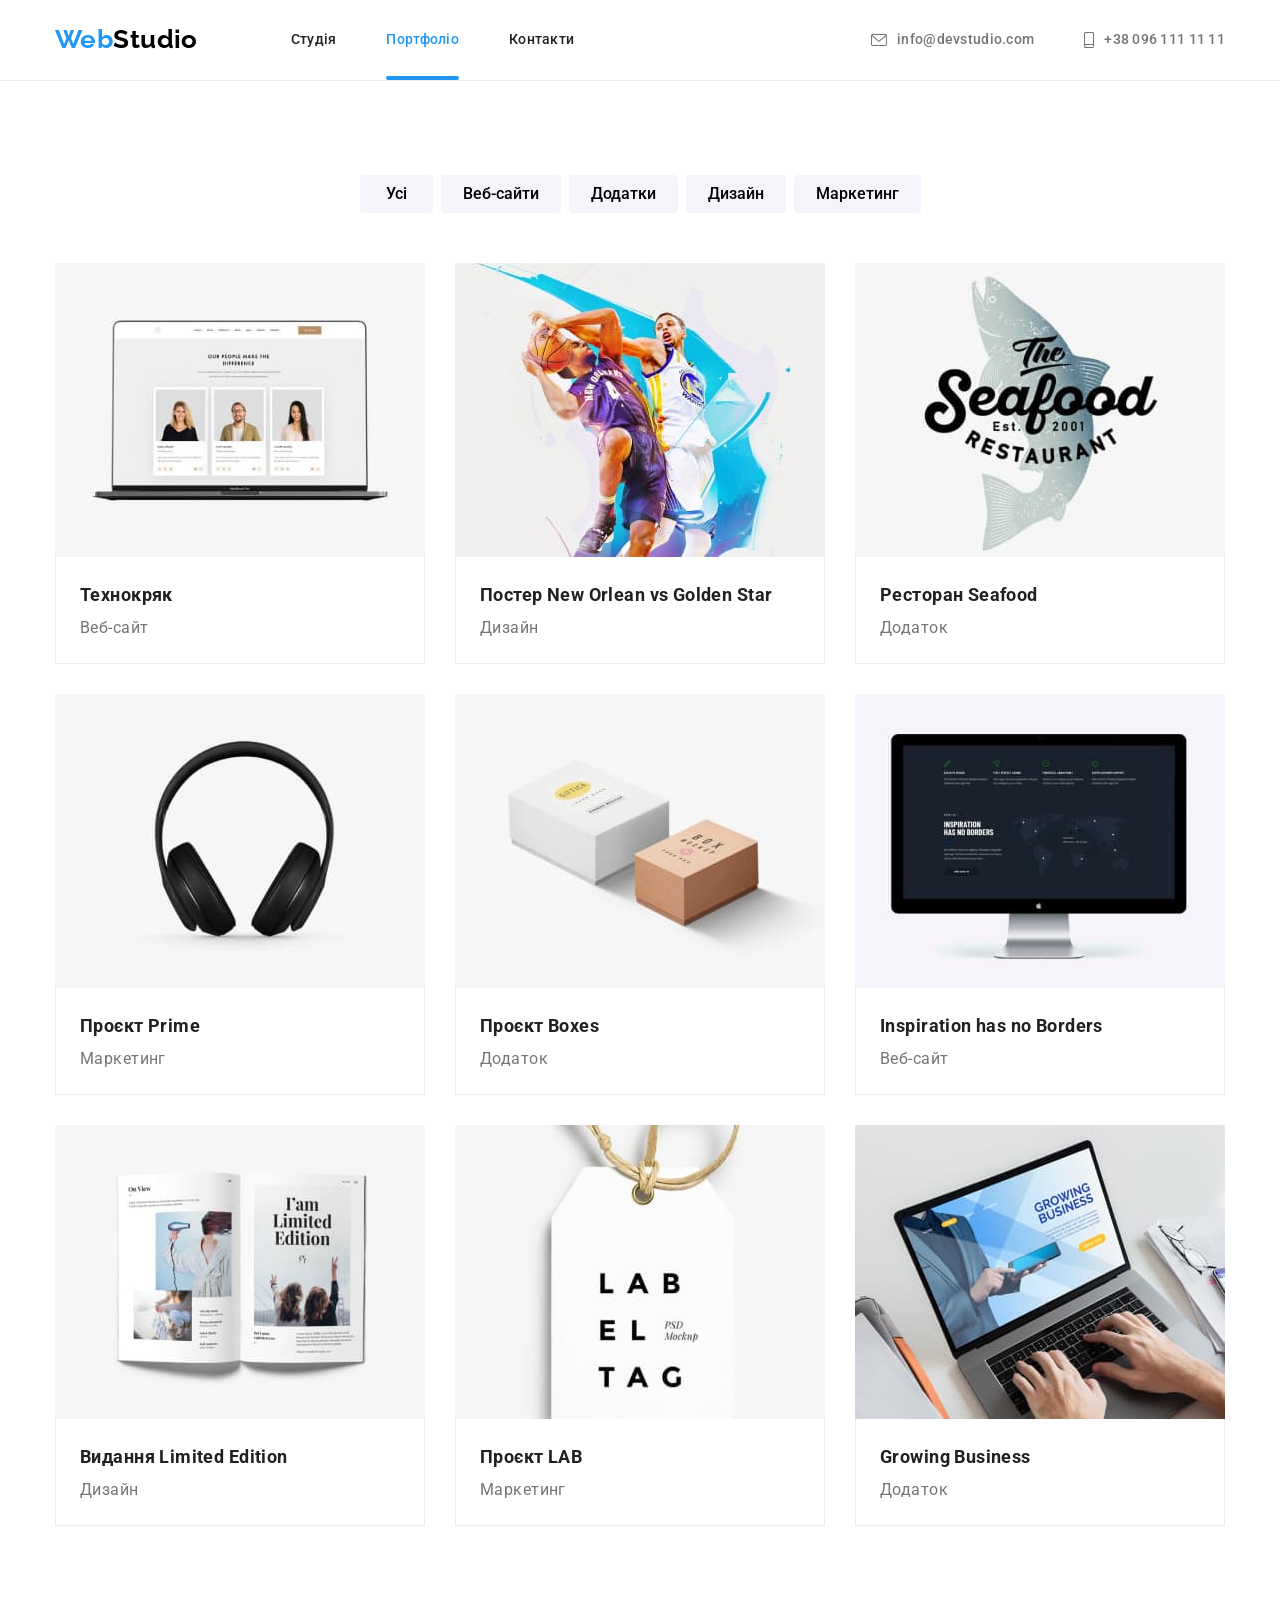
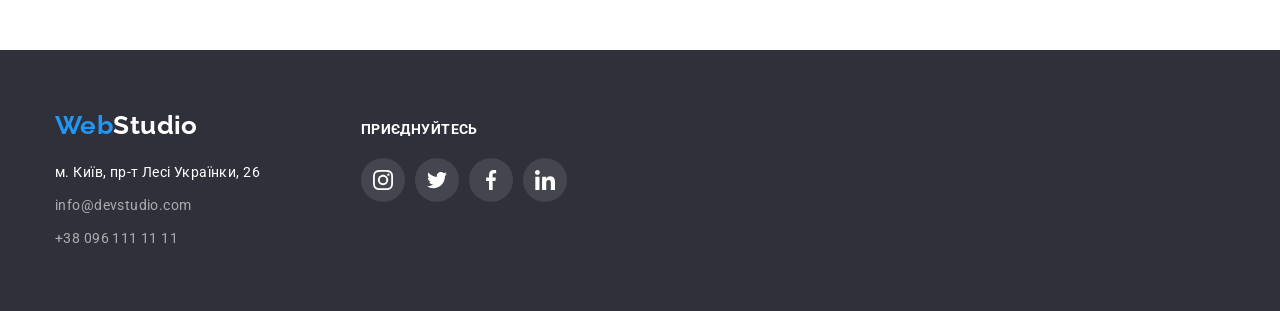
==== portfolio.html @ 915e0183 "cloned hw5" ====
<!DOCTYPE html>
<html lang="en">
<head>
    <meta charset="UTF-8">
    <meta http-equiv="X-UA-Compatible" content="IE=edge">
    <meta name="viewport" content="width=device-width, initial-scale=1.0">
    <title>Portfolio</title>
    <link rel="stylesheet" href="https://cdnjs.cloudflare.com/ajax/libs/modern-normalize/1.1.0/modern-normalize.min.css"
    integrity="sha512-wpPYUAdjBVSE4KJnH1VR1HeZfpl1ub8YT/NKx4PuQ5NmX2tKuGu6U/JRp5y+Y8XG2tV+wKQpNHVUX03MfMFn9Q=="
    crossorigin="anonymous" referrerpolicy="no-referrer">
    <link rel="stylesheet" href="./css/styles.css">
    <link rel="preconnect" href="https://fonts.googleapis.com">
    <link rel="preconnect" href="https://fonts.gstatic.com" crossorigin>
    <link href="https://fonts.googleapis.com/css2?family=Raleway:wght@700&family=Roboto:wght@400;500;700;900&display=swap"
        rel="stylesheet">
</head>
<body>
<!-- ХЕДЕР -->

<header class="header">
    <div class="container">
        <nav class="header-nav">
            <a class="logo-first" href="./index.html">Web<span class="logo-second">Studio</span></a>
            <ul class="header-list">
                <li class="header-link"><a class="link" href="./index.html">Студія</a></li>
                <li class="header-link current"><a class="link" href="./portfolio.html">Портфоліо</a></li>
                <li class="header-link"><a class="link" href="">Контакти</a></li>
            </ul>
        </nav>

        <ul class="header-contacts-list">
            <li class="item"><a class="link" href="mailto:info@devstudio.com">
                    <svg class="contacts-icon" width="16" height="12">
                        <use href="./images/icons.svg#icon-envelope"></use>
                    </svg>
                    info@devstudio.com</a></li>
            <li class="item"><a class="link" href="tel:+380961111111">
                    <svg class="contacts-icon" width="10" height="16">
                        <use href="./images/icons.svg#icon-smartphone"></use>
                    </svg>
                    +38 096 111 11 11</a></li>
        </ul>
    </div>
</header>

    <!-- НАШІ РОБОТИ -->

    <section class="projects section">
        <div class="container">
            <ul class="projects-btn-list">
                <li class="projects-btn-item"><button class="projects-btn" type="button">Усі</button></li>
                <li class="projects-btn-item"><button class="projects-btn" type="button">Веб-сайти</button></li>
                <li class="projects-btn-item"><button class="projects-btn" type="button">Додатки</button></li>
                <li class="projects-btn-item"><button class="projects-btn" type="button">Дизайн</button></li>
                <li class="projects-btn-item"><button class="projects-btn" type="button">Маркетинг</button></li>
            </ul>
            
            <ul class="projects-list">
                <li class="projects-item">
                    <a class="projects-link" href="">
                        <div class="projects-thumb">
                            <img class="projects-img" src="./images/tehno.jpg" width="370" height="294" alt="">
                            <p class="projects-definition">Ресурс пропонує комплексні пропозиції з різним рівнем функціоналу та сервісів. Все це
                                дозволить відвідувачу отримати
                                вичерпні відомості про компанію чи приватну особу.</p>
                        </div>
                        <div class="projects-descr">
                            <h2 class="projects-title">Технокряк</h2>
                            <p class="projects-text">Веб-сайт</p>
                        </div>
                    </a>
                </li>
            
                <li class="projects-item">
                    <a class="projects-link" href="">
                        <div class="projects-thumb">
                            <img class="projects-img" src="./images/orlean.jpg" width="370" height="294" alt="">
                            <p class="projects-definition">Ресурс пропонує комплексні пропозиції з різним рівнем функціоналу та сервісів. Все це
                                дозволить відвідувачу отримати
                                вичерпні відомості про компанію чи приватну особу.</p>
                        </div>
                        <div class="projects-descr">
                            <h2 class="projects-title">Постер New Orlean vs Golden Star</h2>
                            <p class="projects-text">Дизайн</p>
                        </div>
                    </a>
                </li>
                <li class="projects-item">
                    <a class="projects-link" href="">
                        <div class="projects-thumb">
                            <img class="projects-img" src="./images/food.jpg" width="370" height="294" alt="">
                            <p class="projects-definition">Ресурс пропонує комплексні пропозиції з різним рівнем функціоналу та сервісів. Все це
                                дозволить відвідувачу отримати
                                вичерпні відомості про компанію чи приватну особу.</p>
                        </div>
                        <div class="projects-descr">
                            <h2 class="projects-title">Ресторан Seafood</h2>
                            <p class="projects-text">Додаток</p>
                        </div>
                    </a>
            
                </li>
                <li class="projects-item">
                    <a class="projects-link" href="">
                        <div class="projects-thumb">
                            <img class="projects-img" src="./images/prime.jpg" width="370" height="294" alt="">
                            <p class="projects-definition">Ресурс пропонує комплексні пропозиції з різним рівнем функціоналу та сервісів. Все це
                                дозволить відвідувачу отримати
                                вичерпні відомості про компанію чи приватну особу.</p>
                        </div>
                        <div class="projects-descr">
                            <h2 class="projects-title">Проєкт Prime</h2>
                            <p class="projects-text">Маркетинг</p>
                        </div>
                    </a>
            
                </li>
                <li class="projects-item">
                    <a class="projects-link" href="">
                        <div class="projects-thumb">
                            <img class="projects-img" src="./images/boxes.jpg" width="370" height="294" alt="">
                            <p class="projects-definition">Ресурс пропонує комплексні пропозиції з різним рівнем функціоналу та сервісів. Все це
                                дозволить відвідувачу отримати
                                вичерпні відомості про компанію чи приватну особу.</p>
                        </div>
                        <div class="projects-descr">
                            <h2 class="projects-title">Проєкт Boxes</h2>
                            <p class="projects-text">Додаток</p>
                        </div>
                    </a>
            
                </li>
                <li class="projects-item">
                    <a class="projects-link" href="">
                        <div class="projects-thumb">
                            <img class="projects-img" src="./images/insp.jpg" width="370" height="294" alt="">
                            <p class="projects-definition">Ресурс пропонує комплексні пропозиції з різним рівнем функціоналу та сервісів. Все це
                                дозволить відвідувачу отримати
                                вичерпні відомості про компанію чи приватну особу.</p>
                        </div>
                        <div class="projects-descr">
                            <h2 class="projects-title">Inspiration has no Borders</h2>
                            <p class="projects-text">Веб-сайт</p>
                        </div>
                    </a>
            
                </li>
                <li class="projects-item">
                    <a class="projects-link" href="">
                        <div class="projects-thumb">
                            <img class="projects-img" src="./images/limited.jpg" width="370" height="294" alt="">
                            <p class="projects-definition">Ресурс пропонує комплексні пропозиції з різним рівнем функціоналу та сервісів. Все це
                                дозволить відвідувачу отримати
                                вичерпні відомості про компанію чи приватну особу.</p>
                        </div>
                        <div class="projects-descr">
                            <h2 class="projects-title">Видання Limited Edition</h2>
                            <p class="projects-text">Дизайн</p>
                        </div>
                    </a>
            
                </li>
                <li class="projects-item">
                    <a class="projects-link" href="">
                        <div class="projects-thumb">
                            <img class="projects-img" src="./images/lab.jpg" width="370" height="294" alt="">
                            <p class="projects-definition">Ресурс пропонує комплексні пропозиції з різним рівнем функціоналу та сервісів. Все це
                                дозволить відвідувачу отримати
                                вичерпні відомості про компанію чи приватну особу.</p>
                        </div>
                        <div class="projects-descr">
                            <h2 class="projects-title">Проєкт LAB</h2>
                            <p class="projects-text">Маркетинг</p>
                        </div>
                    </a>
            
                </li>
                <li class="projects-item">
                    <a class="projects-link" href="">
                        <div class="projects-thumb">
                            <img class="projects-img" src="./images/growing.jpg" width="370" height="294" alt="">
                            <p class="projects-definition">Ресурс пропонує комплексні пропозиції з різним рівнем функціоналу та сервісів. Все це
                                дозволить відвідувачу отримати
                                вичерпні відомості про компанію чи приватну особу.</p>
                        </div>
                        <div class="projects-descr">
                            <h2 class="projects-title">Growing Business</h2>
                            <p class="projects-text">Додаток</p>
                        </div>
                    </a>
            
                </li>
            </ul>
        </div>


    </section>
    

<!-- ФУТЕР -->

<footer class="footer">
    <div class="container">
        <div class="footer-left">
            <div class="footer-logo">
                <a class="logo-first" href="./index.html">Web<span class="logo-second">Studio</span></a>
            </div>
            <address class="footer-adress">
                <ul class="footer-alress list">
                    <li class="footer-adress item">м. Київ, пр-т Лесі Українки, 26</li>
                    <li class="footer-adress link"><a href="mailto:info@devstudio.com">info@devstudio.com</a></li>
                    <li class="footer-adress link"><a href="tel:+380961111111">+38 096 111 11 11</a></li>
                </ul>
            </address>
        </div>
        <div class="footer-right">
            <p class="social-title">приєднуйтесь</p>
            <ul class="social-list">
                <li class="social-item"><a class="social-link" href="">
                        <svg class="social-icon" width="20" height="20">
                            <use href="./images/icons.svg#icon-instagram"></use>
                        </svg>
                    </a></li>
                <li class="social-item"><a class="social-link" href="">
                        <svg class="social-icon" width="20" height="20">
                            <use href="./images/icons.svg#icon-twitter"></use>
                        </svg>
                    </a></li>
                <li class="social-item"><a class="social-link" href="">
                        <svg class="social-icon" width="20" height="20">
                            <use href="./images/icons.svg#icon-facebook"></use>
                        </svg>
                    </a></li>
                <li class="social-item"><a class="social-link" href="">
                        <svg class="social-icon" width="20" height="20">
                            <use href="./images/icons.svg#icon-linkedin"></use>
                        </svg>
                    </a></li>
            </ul>
        </div>
    </div>
</footer>
</body>
</html>
---- css/styles.css ----
/* ЗМІННІ */
:root {

/* Кольори фону */
--main-bg-color: #FFFFFF;
--sec-bg-color: #F5F4FA;
--dark-bg-color: #2F303A;

/* Кольори тексту */
--main-text-color: #212121;
--sec-text-color: #757575;
--hover-text-color: #2196F3;
--main-logo-color: #2196F3;
--secondary-logo-color: #000000;

/* Заливка іконок */
--icon-fill: #AFB1B8;

/* Анімація */

--anim: 250ms cubic-bezier(0.4, 0, 0.2, 1);


}

body {
    background-color: var(--main-bg-color);
    font-family: 'Roboto', sans-serif;
    font-size: 14px;
    letter-spacing: 0.03em;
    color: var(--main-text-color);
}

/* Скидання стилів */
a {
    color: inherit;
    text-decoration: none;
}

ul {
    list-style: none;
}

h1, h2, h3, h4, h5, h6, p, ul, a {
        margin: 0px;
        padding: 0px;
}

.container {
        width: 1200px;
        padding: 0 15px;
        margin-left: auto;
        margin-right: auto;
}

.section {
        padding-top: 94px;
        padding-bottom: 94px;
}

/* СТОРІНКА СТУДІЯ*/

/* ХЕДЕР */

.header {
        background-color: var(--main-bg-color)
}

.logo-first,
.logo-second {

        font-family: 'Raleway', sans-serif;
        font-weight: 700;
        font-size: 26px;
        line-height: 1.19;
        color: var(--hover-text-color);
        padding-top: 24px;
        padding-bottom: 25px;
       

}

.logo-second {
    color: var(--secondary-logo-color);margin-right: 93px;
}

.header .container {
        display: flex;
        justify-content: space-between;

}

.header-list .link {
        display: block;
        padding: 32px 0px;
        font-weight: 500;
        font-size: 14px;
        line-height: 1.14;
        letter-spacing: 0.02em;
        transition: color var(--anim);
}

.header-list .link:focus,
.header-list .link:hover {
    color: var(--hover-text-color)
}

.header-list {
        display: flex;
        align-items: center;
       
}

.header-contacts-list {
        font-weight: 500;
        font-size: 14px;
        line-height: 1.14px;
        letter-spacing: 0.02em;
        color: var(--sec-text-color);
        display: flex;
        align-items: center;
        padding-top: 32px;
        padding-bottom: 32px;
}

.header-contacts-list .link {
        display: flex;
        fill: var(--sec-text-color);
        align-items: center;
        justify-content: center;
        transition: color var(--anim), fill var(--anim);
}


.header-contacts-list .link:hover,
.header-contacts-list .link:focus {
        color: var(--hover-text-color);
        fill: var(--hover-text-color)
}

.header-link {
        position: relative;
}

.current {
        color: var(--hover-text-color);
}

.current::after {
        content: '';
        position: absolute;
        left: 0px;
        bottom: 0px;
        display: flex;
        width: 100%;
        height: 4px;
        border-radius: 2px;
        background-color: var(--main-logo-color);
        

}



.contacts-icon {
        margin-right: 10px;
}



.header-contacts-list .item:not(:last-child) {
        margin-right: 50px;
}


.header .container {
        display: flex;
        align-items: center;
}
.header-nav {
        display: flex;
}

.header-link:not(:last-child) {
        margin-right: 50px;
}



/* ГЕРОЙ */
.hero {
        background-color: var(--dark-bg-color);
        padding-top: 200px;
        padding-bottom: 200px;            
}

.overlay {
        max-width: 1600px;
        max-height: 600px;
        margin-right: auto;
        margin-left: auto;
        background-image: linear-gradient(
                rgba(47, 48, 58, 0.4),
                rgba(47, 48, 58, 0.4)),
                url(../images/hero.jpg);
}



.hero-title {
        width: 696px;
        margin-bottom: 30px;
        margin-left: auto;
        margin-right: auto;
        font-weight: 900;
        font-size: 44px;
        line-height: 1.36;
        text-align: center;
        letter-spacing: 0.06em;
        text-transform: uppercase;
        color: var(--sec-bg-color)
}
.hero-btn {
        display: block;
        margin-left: auto;
        margin-right: auto;
        padding: 10px 32px;
        min-width: 200px;
        border: 0px transparent;
        border-radius: 4px;
        cursor: pointer;
        font-weight: 700;
        font-size: 16px;
        line-height: 1.88;
        text-align: center;
        letter-spacing: 0.06em;
        color: var(--main-bg-color);
        background-color: var(--hover-text-color)
    
}

/* НАШІ ПЕРЕВАГИ */

.visually-hidden {
    position: absolute;
    width: 1px;
    height: 1px;
    margin: -1px;
    border: 0;
    padding: 0;
    white-space: nowrap;
    clip-path: inset(100%);
    clip: rect(0 0 0 0);
    overflow: hidden;
}

.benefits-list {
        display: flex;
}

.benefits-item {
        width: 270px;
}

.benefits-item:not(:last-child) {
        margin-right: 30px;
}

.benefits-bg {
        margin-bottom: 30px;
        padding: 25px 100px;
        align-items: center;
        justify-content: center;
        background-color: var(--sec-bg-color);
}


.benefits-title {
        font-weight: 700;
        font-size: 14px;
        line-height: 1.14;
        text-transform: uppercase;
}

.benefits-text {
        font-size: 14px;
        line-height: 1.71;
        color: var(--sec-text-color);
}



/* ЧИМ МИ ЗАЙМАЄМОСЯ */

.business {
        padding-top: 0px;
}

.business-title {
        margin-bottom: 50px;
        font-weight: 700;
        font-size: 36px;
        line-height: 1.17;
        text-align: center;
}

.business-list {
        display: flex;
        flex-wrap: wrap;
        flex-basis: calc((100% - 60px) / 3);
}

.business-img:not(:last-child) {
        margin-right: 30px;
}

.business-thumb {
        position: relative;
}

.business-descr {
        position: absolute;
        display: flex;
        bottom: 0px;
        width: 100%;
        height: 70px;
        font-weight: 700;
        font-size: 14px;
        line-height: 1,14;
        text-align: center;
        align-items: center;
        justify-content: center;
        text-transform: uppercase;
        color: var(--main-bg-color);
        background-color: rgba(47, 48, 58, 0.8);


}

/* НАША КОМАНДА */

.team {
        background-color: var(--sec-bg-color)
}

.team-title {
        margin-bottom: 50px;
        font-weight: 700;
        font-size: 36px;
        line-height: 1.17;
        text-align: center;
}
.team-name {
        margin-bottom: 10px;
        font-weight: 500;
        font-size: 16px;
        line-height: 1.19;
}
.team-text {
        margin-bottom: 16px;
        font-size: 16px;
        line-height: 1.19;
        color: var(--sec-text-color);
}

.team-list {
        display: flex;
        flex-wrap: wrap;
        flex-basis: calc((100% - 90px) / 4);
}

.team-item:not(:last-child) {
        margin-right: 30px;
}

.team-descr {
        padding-top: 30px;
        padding-bottom: 30px;
}

.team-item {
        text-align: center;
        background-color: var(--main-bg-color);
        box-shadow: 0px 1px 3px rgba(0, 0, 0, 0.12), 0px 1px 1px rgba(0, 0, 0, 0.14), 0px 2px 1px rgba(0, 0, 0, 0.2);
        border-radius: 0px 0px 4px 4px;
}

.social-links-list {
        display: flex;
        align-items: center;
        justify-content: center;
}

.social-link {
        display: flex;
        width: 44px;
        height: 44px;
        border-radius: 50%;
        padding: 0px;
        align-items: center;
        justify-content: center;
        background-color: inherit;
        transition: background-color var(--anim), fill var(--anim);
}

.social-icon {
        fill: var(--icon-fill);
}

.social-link:hover ,
.social-link:focus {
        background-color: var(--main-logo-color);
}

.social-link:hover .social-icon,
.social-link:focus .social-icon {
        fill: var(--main-bg-color);
} 

/* ПОСТІЙНІ КЛІЄНТИ */

.clients-title {
        font-weight: 700;
        font-size: 36px;
        line-height: 1.17;
        text-align: center;
        margin-bottom: 50px;
        color: var(--main-text-color);
}

.clients-list {
        display: flex;
        align-items: center;
}

.clients-item {
        width: 170px;
}

.clients-item:not(:last-child) {
        margin-right: 30px;
}

.clients-link {
        display: block;
        padding: 16px 32px;
        border: 1px solid #AFB1B8;
        border-radius: 4px;
        border-color: var(--icon-fill);
        transition: border-color var(--anim);
}

.clients-icon {
        fill: var(--icon-fill);
        transition: fill var(--anim);

}

.clients-link:hover,
.clients-link:focus {
        border-color: var(--hover-text-color);
}

.clients-link:hover .clients-icon,
.clients-link:focus .clients-icon {
        fill: var(--hover-text-color);
}



/* ФУТЕР */

.footer {
    background-color: var(--dark-bg-color);
    padding-top: 60px;
    padding-bottom: 60px;
}

.footer .container {
        display: flex;
        align-items: baseline;
}

.footer .logo-second {
    color: var(--main-bg-color);
}

.footer-logo {
        margin-bottom: 20px;
}

.footer-left {
        margin-right: 70px;
}

.footer-adress .item {
        font-size: 14px;
        line-height: 1.71;
        font-style: normal;
        color: var(--main-bg-color)
}

.footer-adress .link {
        font-size: 14px;
        line-height: 1.71;
        font-style: normal;
        color: rgba(255, 255, 255, 0.6);
        transition: color var(--anim);
}

.footer-adress .link:hover,
.footer-adress .link:focus {
        color: var(--hover-text-color);
}

.footer-adress:not(:last-child):not(:last-child) {
        margin-bottom: 9px;
}


.social-list {
        display: flex;
}

.social-title {
        font-size: 14px;
        line-height: 1.14;
        font-weight: 700;
        text-transform: uppercase;
        color: #FFFFFF;
        margin-bottom: 20px;
}

.footer .social-link {
        background-color: rgba(255, 255, 255, 0.1);
        transition: background-color var(--anim);
}

.footer .social-link:hover,
.footer .social-link:focus {
        background-color: var(--hover-text-color);
}

.footer .social-icon {
        fill: var(--main-bg-color);
}

.footer .social-item:not(:last-child) {
        margin-right: 10px;
}


/* МОДАЛЬНЕ ВІКНО */

.backdrop {
        
        position: fixed;
        width: 100vw;
        height: 100vh;
        top: 0;
        left: 0;
        background-color: rgba(0, 0, 0, 0.2);
        visibility: visible;
        pointer-events: initial;
        transition: opacity var(--anim), visibility var(--anim);
        transform: scale(1);
}


.backdrop.is-hidden {
        opacity: 0;
        visibility: hidden;
        pointer-events: none;
        transform: scale(0.5);
}


.modal-btn {
        display: flex;
        position: absolute;
        right: 8px;
        top: 8px;
        width: 30px;
        height: 30px;
        border-radius: 50px;
        border: 1px solid rgba(0, 0, 0, 0.1);
        background-color: var(--main-bg-color);
        align-items: center;
        justify-content: center;
        cursor: pointer;



}


.modal-wrapper {
        position: absolute;
        display: flex;
        width: 528px;
        height: 581px;
        top: 50vh;
        left: 50vw;
        transform: translate(-50%, -50%);
        background-color: var(--main-bg-color);
        box-shadow: 0px 1px 3px rgba(0, 0, 0, 0.12), 0px 1px 1px rgba(0, 0, 0, 0.14), 0px 2px 1px rgba(0, 0, 0, 0.2);
        border-radius: 4px;
}




/* СТОРІНКА ПОРТФОЛІО */

/* НАШІ РОБОТИ*/

.header {
        border-bottom: 1px solid #ECECEC;
}

.projects-btn {
        min-width: 73px;
        padding: 6px 22px;
        border: 1px transparent;
        cursor: pointer;
        font-weight: 500;
        font-size: 16px;
        line-height: 1.62;
        background-color: var(--sec-bg-color);
        border-radius: 4px;
        transition: color var(--anim), background-color var(--anim), box-shadow var(--anim);
}

.projects-btn:hover,
.projects-btn:focus {
    color: var(--main-bg-color);
    background-color: var(--hover-text-color);
    box-shadow: 0px 3px 1px rgba(0, 0, 0, 0.1), 0px 1px 2px rgba(0, 0, 0, 0.08), 0px 2px 2px rgba(0, 0, 0, 0.12);
}

.projects-btn-list {
        display: flex;
        margin-bottom: 50px;
        justify-content: center;
}

.projects-btn-item:not(:last-child) {
        margin-right: 8px;
}


.projects-thumb {
        display: flex;
        position: relative;
        overflow: hidden;
}


.projects-definition {
        padding: 63px 24px;
        align-items: center;
        justify-content: center;
        position: absolute;
        font-weight: 400;
        font-size: 18px;
        line-height: 1.56;
        color: var(--main-bg-color);
        background-color: var(--hover-text-color);
        transform: translateY(100%);
        transition: transform var(--anim);
        
}

.projects-item:hover .projects-definition {
        transform: translateY(0);
       
}




.projects-descr {
        padding: 20px 24px;
        border-left: 1px solid rgba(238, 238, 238, 1);
        border-right: 1px solid rgba(238, 238, 238, 1);
        border-bottom: 1px solid rgba(238, 238, 238, 1);
}
.projects-title {
        
        font-weight: 700;
        font-size: 18px;
        line-height: 2;
}

.projects-text {
        font-weight: 400;
        font-size: 16px;
        line-height: 1.88;
        color: var(--sec-text-color);
}


.projects-list {
        display: flex;
        flex-wrap: wrap;
        flex-basis: calc((100% - 60px) / 3);
}

.projects-item:not(:nth-child(3n)) {
        margin-right: 30px;
}

.projects-item:nth-child(3n) {
        margin-right: -6px;
}

.projects-item {
        margin-bottom: 30px;
        transition: box-shadow var(--anim);
}

.projects-item:hover, 
.projects-item:focus {
        box-shadow: 0px 1px 1px rgba(0, 0, 0, 0.12), 0px 4px 4px rgba(0, 0, 0, 0.06), 1px 4px 6px rgba(0, 0, 0, 0.16);
}
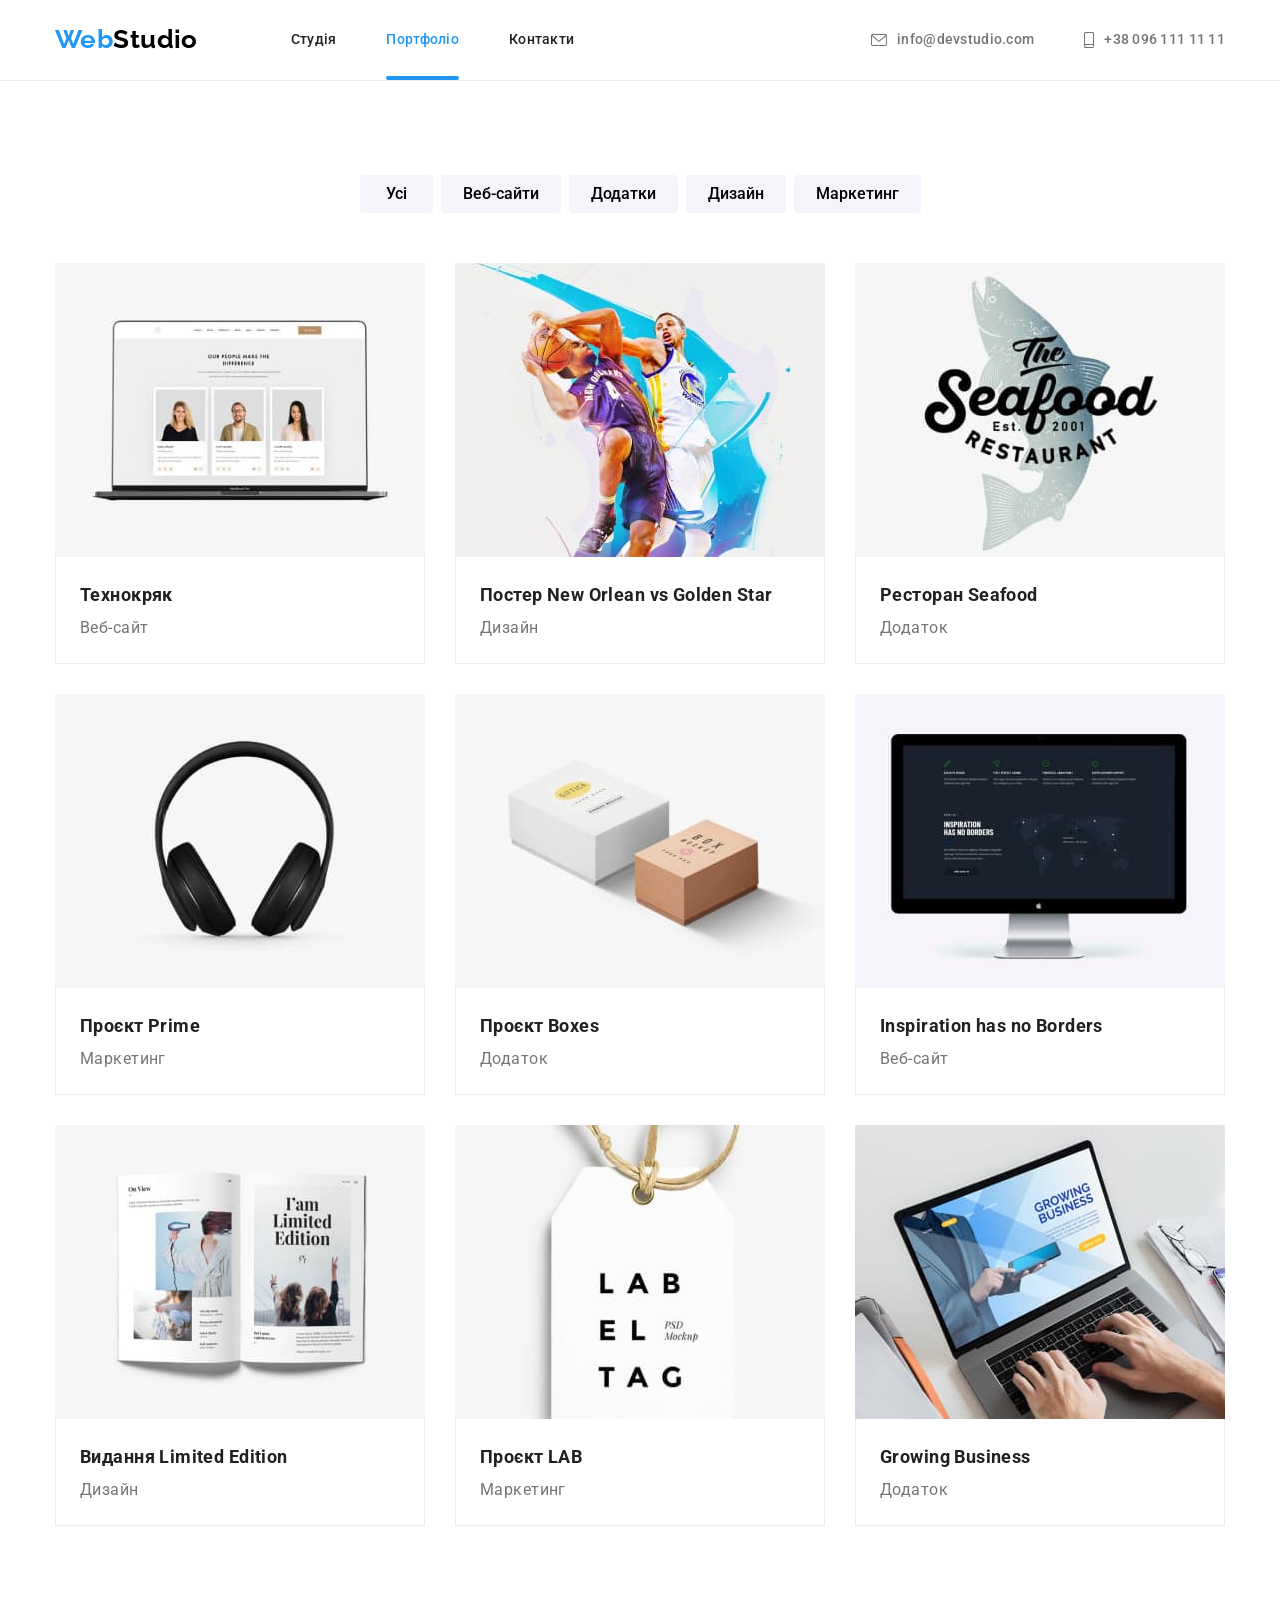
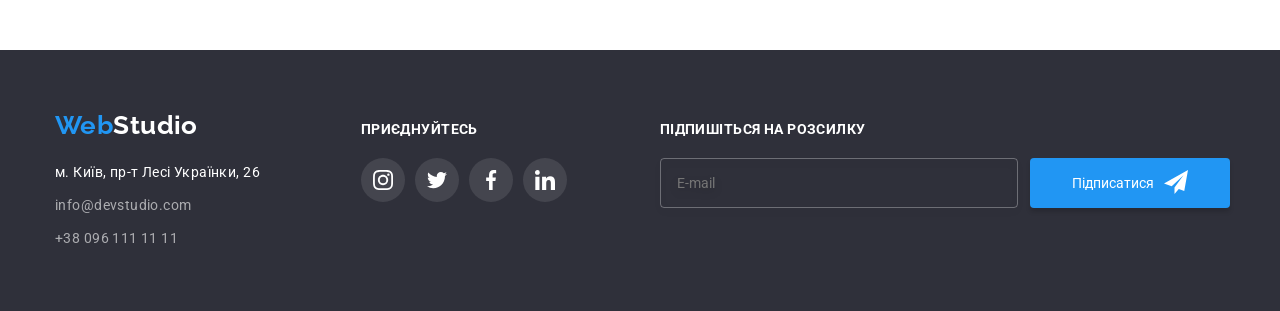
==== commit 395bc3b2: "finished hw6" ====
--- a/portfolio.html
+++ b/portfolio.html
@@ -206,7 +206,7 @@
                 <a class="logo-first" href="./index.html">Web<span class="logo-second">Studio</span></a>
             </div>
             <address class="footer-adress">
-                <ul class="footer-alress list">
+                <ul class="footer-adress list">
                     <li class="footer-adress item">м. Київ, пр-т Лесі Українки, 26</li>
                     <li class="footer-adress link"><a href="mailto:info@devstudio.com">info@devstudio.com</a></li>
                     <li class="footer-adress link"><a href="tel:+380961111111">+38 096 111 11 11</a></li>
@@ -238,7 +238,25 @@
                     </a></li>
             </ul>
         </div>
+        <!-- ПІДПИСКА НА РОЗСИЛКУ -->
+
+        <div class="footer-subscribe">
+            <p class="subscribe-text">Підпишіться на розсилку</p>
+            <form class="form-email">
+                <label class="label"></label>
+                <input class="subscribe-input" type="email" name="email" placeholder="E-mail" autofocus
+                    autocomplete="off">
+                <button class="submit-btn" type="submit">Підписатися<span>
+                        <svg class="send-icon" width="24" height="24">
+                            <use href="./images/icons.svg#icon-icon-send"></use>
+                        </svg>
+                    </span></button>
+            </form>
+        </div>
     </div>
+
+
+
 </footer>
 </body>
 </html>
--- a/css/styles.css
+++ b/css/styles.css
@@ -549,6 +549,64 @@
         margin-right: 10px;
 }
 
+/* ІДПИСКА НА РОЗСИЛКУ */
+
+.footer-subscribe {
+        margin-left: 93px;
+}
+
+.subscribe-text {
+        display: flex;
+        margin-bottom: 20px;
+        font-weight: 700;
+        font-size: 14px;
+        line-height: 1.14;
+        text-transform: uppercase;
+        color: var(--main-bg-color);
+}
+
+.form-email {
+        display: flex;
+        width: 570px;
+        align-items: flex-end;
+}
+
+.subscribe-input {
+        width: 358px;
+        height: 50px;
+        padding-left: 16px;
+        border: 1px solid rgba(255, 255, 255, 0.3);
+        filter: drop-shadow(0px 4px 4px rgba(0, 0, 0, 0.15));
+        border-radius: 4px;
+        color: rgba(255, 255, 255, 0.6);;
+        background-color: inherit;
+        outline: none;
+}
+
+
+.submit-btn {
+        display: inline-flex;
+        width: 200px;
+        height: 50px;
+        margin-left: 12px;
+        color: var(--main-bg-color);
+        background-color: var(--hover-text-color);
+        box-shadow: 0px 4px 4px rgba(0, 0, 0, 0.15);
+        border-radius: 4px;
+        border-color: transparent;
+        text-align: center;
+        align-items: center;
+        justify-content: center;
+}
+
+.send-icon {
+        margin-left: 10px;
+        fill: var(--main-bg-color);
+
+}
+
+
+
 
 /* МОДАЛЬНЕ ВІКНО */
 
@@ -588,9 +646,6 @@
         align-items: center;
         justify-content: center;
         cursor: pointer;
-
-
-
 }
 
 
@@ -607,7 +662,176 @@
         border-radius: 4px;
 }
 
-
+.modal-form {
+        display: flex;
+        width: 100%;
+        flex-direction: column;
+        padding: 40px
+}
+
+.modal-title {
+        margin-bottom: 12px;
+        font-weight: 700;
+        font-size: 20px;
+        line-height: 1.15;
+        text-align: center;
+}
+  
+
+.form-field {
+        width: 100%;
+        margin-bottom: 10px;
+        display: flex;
+        flex-direction: column;
+        position: relative;
+}
+
+.form-field:last-child {
+        margin-bottom: 0px;
+}
+
+.form-icon {
+        position: absolute;
+        left: 0px;
+        top: 50%;
+        left: 12px;
+        fill: var(--main-text-color);
+
+}
+
+.form-label {
+      
+        display: flex;
+        flex-direction: column;     
+}
+
+.label-item {
+        margin-bottom: 4px;
+        font-weight: 400;
+        font-size: 12px;
+        line-height: 14px;
+        letter-spacing: 0.01em;
+        color: var(--sec-text-color);
+}
+
+.form-field .form-input {
+        padding-left: 42px;
+}
+
+.form-input {
+        display: inline-block;
+        width: 100%;
+        height: 40px;
+        font-weight: 400;
+        font-size: 12px;
+        line-height: 14px;
+        letter-spacing: 0.01em;
+        color: var(--sec-text-color);
+        border: 1px solid rgba(33, 33, 33, 0.2);
+        border-radius: 4px;
+        outline: none;
+        transition: border-color var(--anim), fill var(--anim);
+}
+
+.form-input:focus,
+.form-input:focus + .form-icon {
+        border-color: var(--main-logo-color);
+        fill: var(--hover-text-color);
+
+}
+.textarea {
+        height: 120px;     
+}
+
+.form-field .textarea {
+        padding: 12px 16px 0px 16px;
+       
+}
+
+.form-field .textarea::placeholder {
+        font-weight: 400;
+        font-size: 12px;
+        line-height: 1.16;
+        letter-spacing: 0.01em;
+        color: rgba(117, 117, 117, 0.5);
+}
+
+
+.checkbox-label {
+        display: flex;
+        margin-top: 20px;
+        margin-bottom: 30px;
+        width: 423px;
+        height: 24px;
+        align-items: center;
+        justify-content: center;
+}
+
+.checkbox {
+        -webkit-appearance: none;
+        -moz-appearance: none;
+        appearance: none;
+        position: absolute;
+        padding: 0px;
+
+}
+
+.checkbox-icon {
+        display: inline-block;
+        width: 16px;
+        height: 15px;
+        border: 1px solid;
+        border-radius: 2px;
+        border-color: var(--main-text-color);
+        background-color: var(--main-bg-color);
+        fill: var(--main-bg-color);
+        transition: background-color var(--anim), border-color var(--anim);
+
+}
+
+.checkbox:checked + .checkbox-icon {
+        background-color: var(--hover-text-color);
+        border-color: transparent;
+}
+
+.checkbox-item {
+        display: inline-block;
+        padding: 0px;
+        margin-left: 7px;
+        font-weight: 400;
+        font-size: 14px;
+        line-height: 1.71;
+        color: var(--sec-text-color);
+}
+
+.checkbox-link {
+        display: inline-block;
+        padding: 0px;
+        margin: 0px;
+        font-weight: 400;
+        font-size: 14px;
+        line-height: 1.71px;
+        text-decoration: underline;
+        color: var(--hover-text-color);
+}
+
+
+.form-submit-btn {
+
+        margin-right: auto;
+        margin-left: auto;
+        display: inline-flex;
+        width: 200px;
+        height: 50px;
+        color: var(--main-bg-color);
+        background-color: var(--hover-text-color);
+        box-shadow: 0px 4px 4px rgba(0, 0, 0, 0.15);
+        border-radius: 4px;
+        border-color: transparent;
+        text-align: center;
+        align-items: center;
+        justify-content: center;
+}
 
 
 /* СТОРІНКА ПОРТФОЛІО */
@@ -676,9 +900,6 @@
        
 }
 
-
-
-
 .projects-descr {
         padding: 20px 24px;
         border-left: 1px solid rgba(238, 238, 238, 1);
